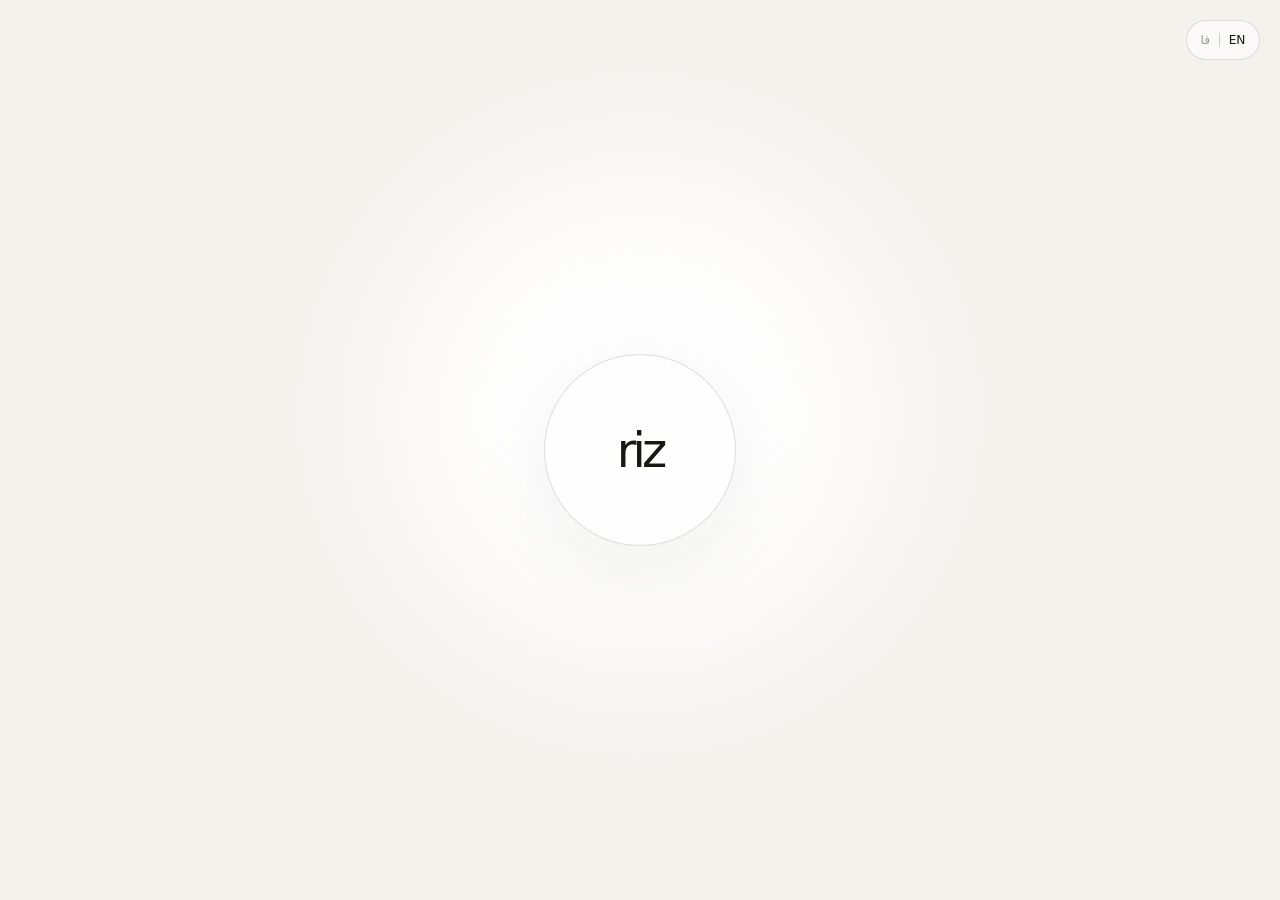
==== index.html @ 92dd6f20 "Create minimal bilingual riz homepage" ====
<!doctype html>
<html lang="fa" dir="rtl">
  <head>
    <meta charset="UTF-8" />
    <meta name="viewport" content="width=device-width, initial-scale=1" />
    <meta name="theme-color" content="#f4f2ed" />
    <meta name="description" content="Riz — coming soon." />
    <title>ریز | riz</title>
    <link rel="stylesheet" href="styles.css" />
  </head>
  <body>
    <button class="language-switch" type="button" aria-label="Switch to English">
      <span class="language-switch__fa" aria-hidden="true">فا</span>
      <span class="language-switch__divider" aria-hidden="true"></span>
      <span class="language-switch__en" aria-hidden="true">EN</span>
    </button>

    <main>
      <div class="logo" role="img" aria-label="نشان موقت ریز">
        <span>riz</span>
      </div>
    </main>

    <script src="script.js"></script>
  </body>
</html>
---- styles.css ----
:root {
  color-scheme: light;
  font-family: Inter, ui-sans-serif, system-ui, -apple-system, BlinkMacSystemFont,
    "Segoe UI", sans-serif;
  background: #f4f2ed;
  color: #171714;
}

* {
  box-sizing: border-box;
}

html,
body {
  min-height: 100%;
  margin: 0;
}

body {
  min-height: 100svh;
  background:
    radial-gradient(circle at 50% 46%, rgba(255, 255, 255, 0.94) 0 8rem, transparent 23rem),
    #f4f2ed;
}

main {
  min-height: 100svh;
  display: grid;
  place-items: center;
  padding: 2rem;
}

.logo {
  display: grid;
  width: clamp(8.75rem, 24vw, 12rem);
  aspect-ratio: 1;
  place-items: center;
  border: 1px solid rgba(23, 23, 20, 0.14);
  border-radius: 50%;
  background: rgba(255, 255, 255, 0.38);
  box-shadow: 0 1.5rem 5rem rgba(36, 31, 22, 0.06);
}

.logo span {
  font-size: clamp(2rem, 6vw, 3rem);
  font-weight: 520;
  letter-spacing: -0.08em;
  line-height: 1;
}

.language-switch {
  position: fixed;
  z-index: 1;
  top: max(1.25rem, env(safe-area-inset-top));
  inset-inline-end: max(1.25rem, env(safe-area-inset-right));
  display: inline-flex;
  align-items: center;
  gap: 0.55rem;
  min-height: 2.5rem;
  padding: 0 0.85rem;
  border: 1px solid rgba(23, 23, 20, 0.12);
  border-radius: 999px;
  background: rgba(255, 255, 255, 0.55);
  color: inherit;
  font: inherit;
  font-size: 0.76rem;
  cursor: pointer;
  backdrop-filter: blur(12px);
  transition: border-color 160ms ease, background 160ms ease;
}

.language-switch:hover {
  border-color: rgba(23, 23, 20, 0.28);
  background: rgba(255, 255, 255, 0.82);
}

.language-switch:focus-visible {
  outline: 2px solid #171714;
  outline-offset: 3px;
}

.language-switch__en,
html[lang="en"] .language-switch__fa {
  opacity: 0.42;
}

html[lang="en"] .language-switch__en {
  opacity: 1;
}

.language-switch__divider {
  width: 1px;
  height: 0.85rem;
  background: rgba(23, 23, 20, 0.18);
}

@media (prefers-reduced-motion: reduce) {
  * {
    transition: none !important;
  }
}
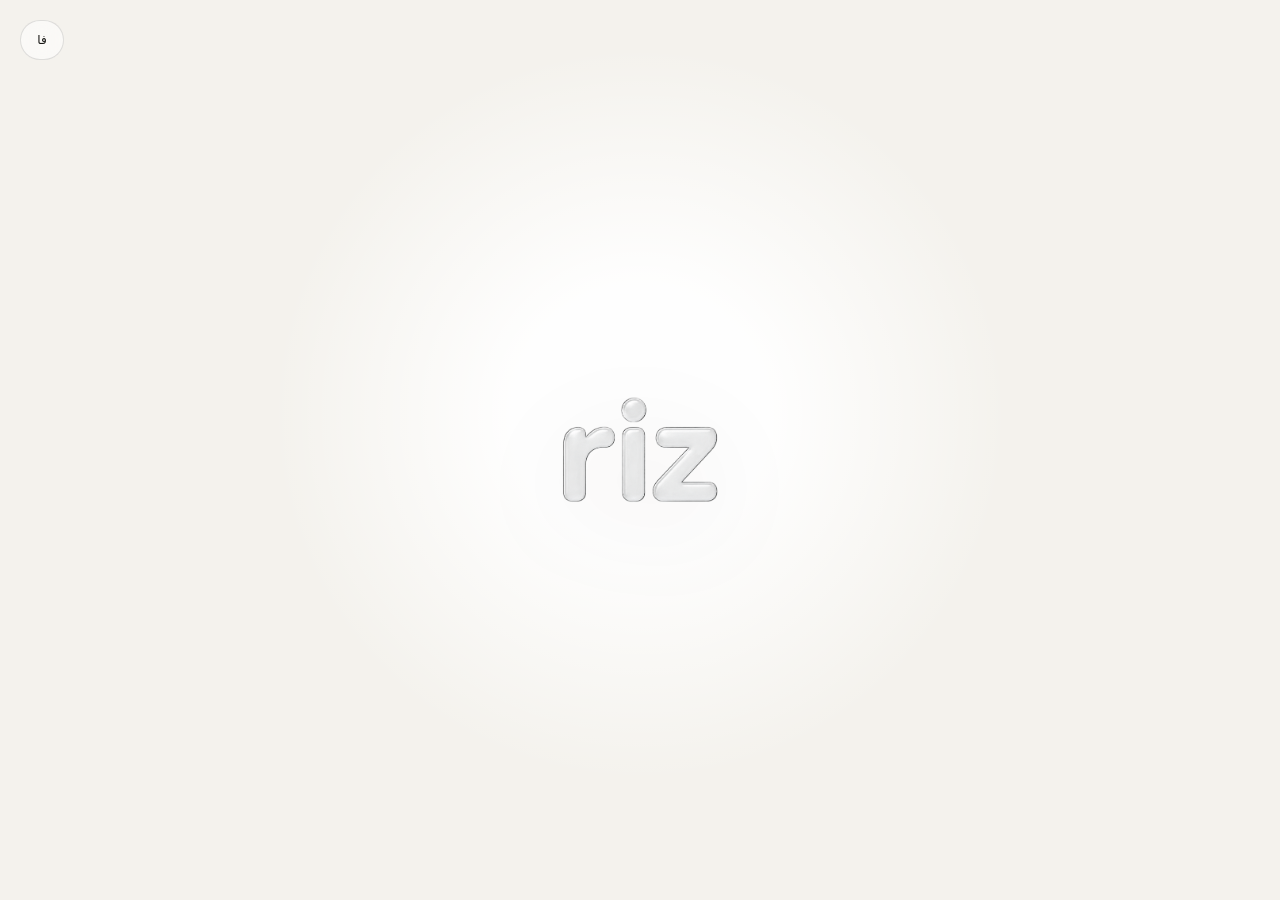
==== commit 848fcda7: "Add glass logo and localized routes" ====
--- a/index.html
+++ b/index.html
@@ -1,26 +1,18 @@
 <!doctype html>
-<html lang="fa" dir="rtl">
+<html lang="en">
   <head>
     <meta charset="UTF-8" />
     <meta name="viewport" content="width=device-width, initial-scale=1" />
-    <meta name="theme-color" content="#f4f2ed" />
-    <meta name="description" content="Riz — coming soon." />
-    <title>ریز | riz</title>
-    <link rel="stylesheet" href="styles.css" />
+    <meta name="robots" content="noindex" />
+    <title>riz</title>
+    <script>
+      const destination = navigator.language.toLowerCase().startsWith("fa")
+        ? "/fa/"
+        : "/en/";
+      window.location.replace(destination);
+    </script>
   </head>
   <body>
-    <button class="language-switch" type="button" aria-label="Switch to English">
-      <span class="language-switch__fa" aria-hidden="true">فا</span>
-      <span class="language-switch__divider" aria-hidden="true"></span>
-      <span class="language-switch__en" aria-hidden="true">EN</span>
-    </button>
-
-    <main>
-      <div class="logo" role="img" aria-label="نشان موقت ریز">
-        <span>riz</span>
-      </div>
-    </main>
-
-    <script src="script.js"></script>
+    <noscript><a href="/en/">Continue to riz</a></noscript>
   </body>
 </html>
